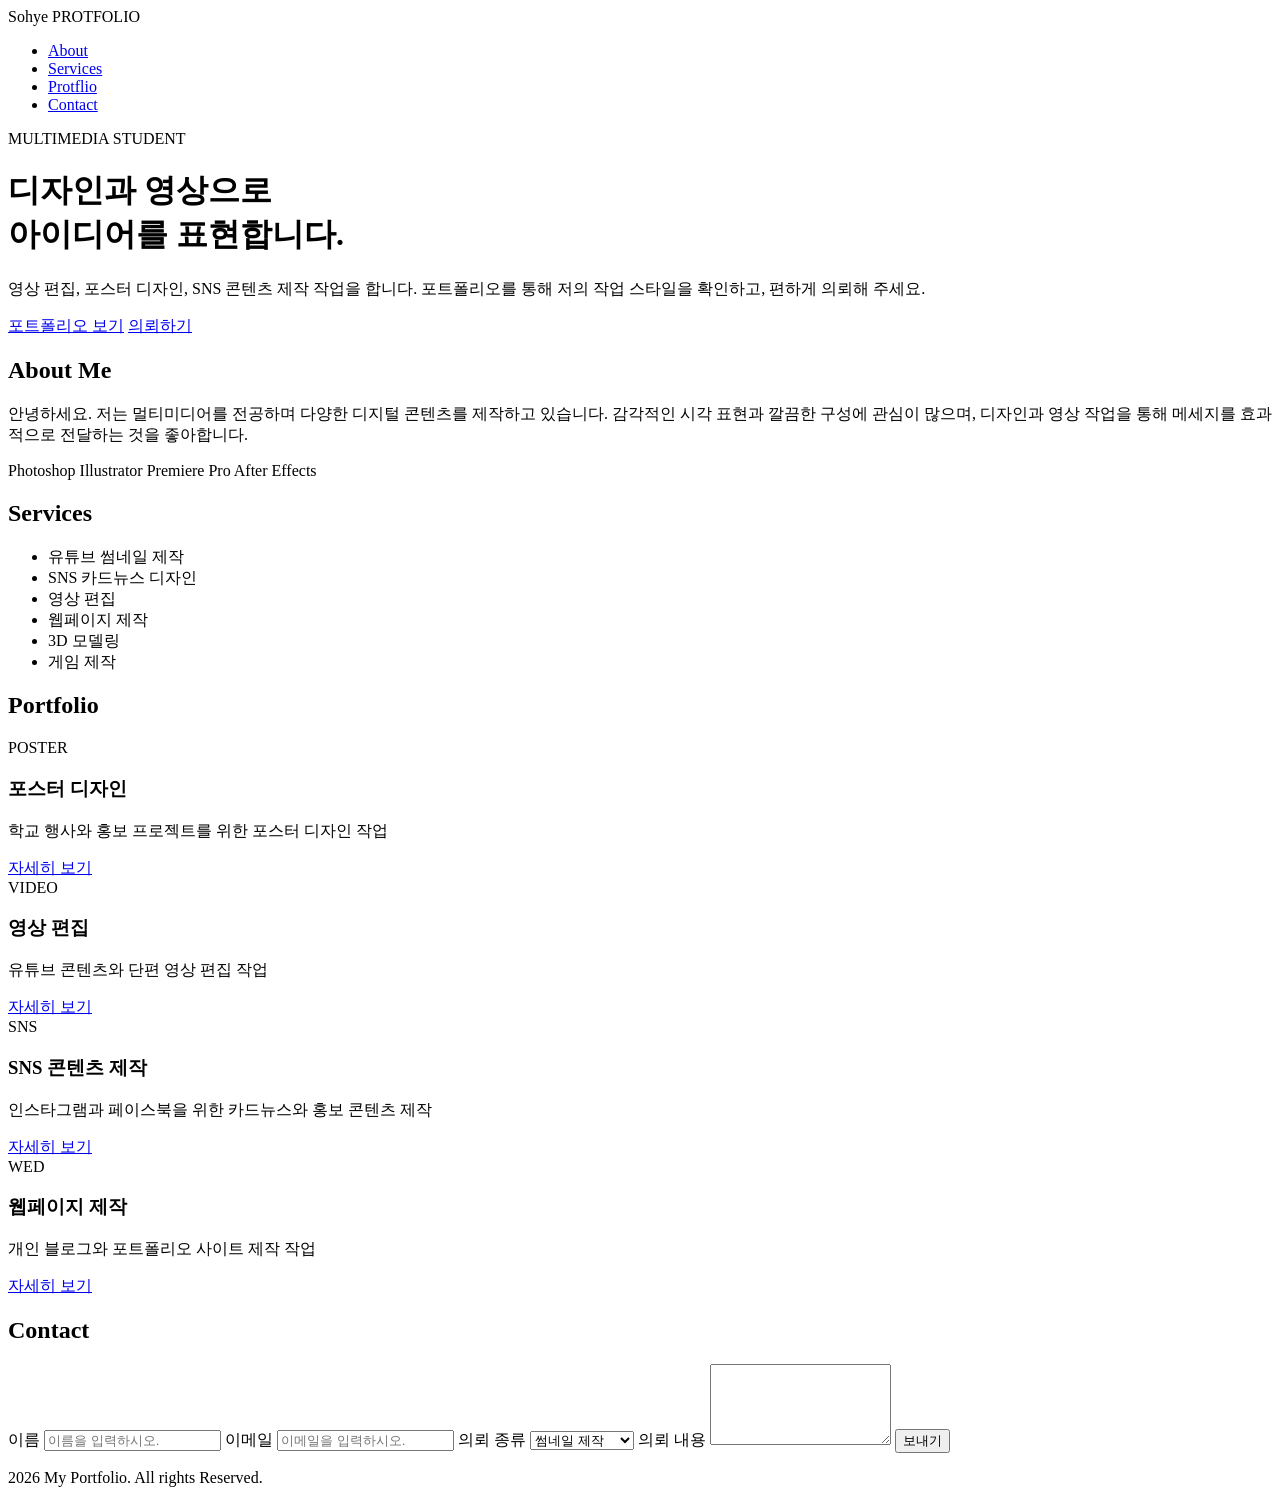
==== index.html @ e654657c "Add files via upload" ====
<!DOCTYPE html>
<html lang="en">
<head>
    <meta charset="UTF-8">
    <meta name="viewport" content="width=device-width, initial-scale=1.0">
    <title> Sohye Protflio</title>
</head>
<body>
    <nav>
    <div>Sohye PROTFOLIO</div>
    <ul>
        <li><a href="#about">About</a></li>
        <li><a href="#service">Services</a></li>
        <li><a href="#portfolio">Protflio</a></li>
        <li><a href="#contact">Contact</a></li>
    </ul>
</nav>

<header>
    <div>
        <p>MULTIMEDIA STUDENT</p>
        <h1>디자인과 영상으로<br> 아이디어를 표현합니다.</h1>
        <p>영상 편집, 포스터 디자인, SNS 콘텐츠 제작 작업을 합니다. 포트폴리오를 통해 저의 작업 스타일을 확인하고, 편하게 의뢰해 주세요.</p>

        <div>
            <a href="#">포트폴리오 보기</a>
            <a href="#">의뢰하기</a>
        </div>
    </div>
</header>

    <section id="about">
        <h2>About Me</h2>
        <p>안녕하세요. 저는 멀티미디어를 전공하며 다양한 디지털 콘텐츠를 제작하고 있습니다.
            감각적인 시각 표현과 깔끔한 구성에 관심이 많으며, 디자인과 영상 작업을 통해 메세지를 효과적으로 전달하는 것을 좋아합니다.
        </p>

        <div>
            <span>Photoshop</span>
            <span>Illustrator</span>
            <span>Premiere Pro</span>
            <span>After Effects</span>
        </div>

    </section>

    <section id="service">
        <h2>Services</h2>
        <ul>
            <li>유튜브 썸네일 제작</li>
            <li>SNS 카드뉴스 디자인</li>
            <li>영상 편집</li>
            <li>웹페이지 제작</li>
            <li>3D 모델링</li>
            <li>게임 제작</li>
        </ul>

    </section>

    <section id="portfolio">
        <h2>Portfolio</h2>

          <div class="protfolio-grid">
            <div class="card">
                  <div>POSTER</div>
                  <h3>포스터 디자인</h3>
                  <p>학교 행사와 홍보 프로젝트를 위한 포스터 디자인 작업</p>
                  <a href="#">자세히 보기</a>
            </div>

             <div class="card">
                  <div>VIDEO</div>
                  <h3>영상 편집</h3>
                  <p>유튜브 콘텐츠와 단편 영상 편집 작업</p>
                  <a href="#">자세히 보기</a>
            </div>

             <div class="card">
                   <div>SNS</div>
                   <h3>SNS 콘텐츠 제작</h3>
                   <p>인스타그램과 페이스북을 위한 카드뉴스와 홍보 콘텐츠 제작</p>
                   <a href="#">자세히 보기</a>
            </div>

            <div class="card">
                   <div>WED</div>
                   <h3>웹페이지 제작</h3>
                   <p>개인 블로그와 포트폴리오 사이트 제작 작업</p>
                   <a href="#">자세히 보기</a>
            </div>

          </div>

    </section>

    <section id="contact">
        <h2>Contact</h2>

        <form>
            <label for="name">이름</label>
            <input type="text" name="name" placeholder="이름을 입력하시오.">

            <label>이메일</label>
            <input type="email" name="email" placeholder="이메일을 입력하시오.">

            <label>의뢰 종류</label>
            <select name="type">
                <option>썸네일 제작</option>
                <option>포스터 디자인</option>
                <option>영상 편집</option>
                <option>웹페이지 제작</option>
            </select>

            <label>의뢰 내용</label>
            <textarea name="message" placeholder="의뢰할 내용을 입력하세요." rows="5">
            </textarea>

            <input type="submit" value="보내기">
        </form>

    </section>

<footer>
    <p> 2026 My Portfolio. All rights Reserved.</p>
</footer>


</body>
</html>
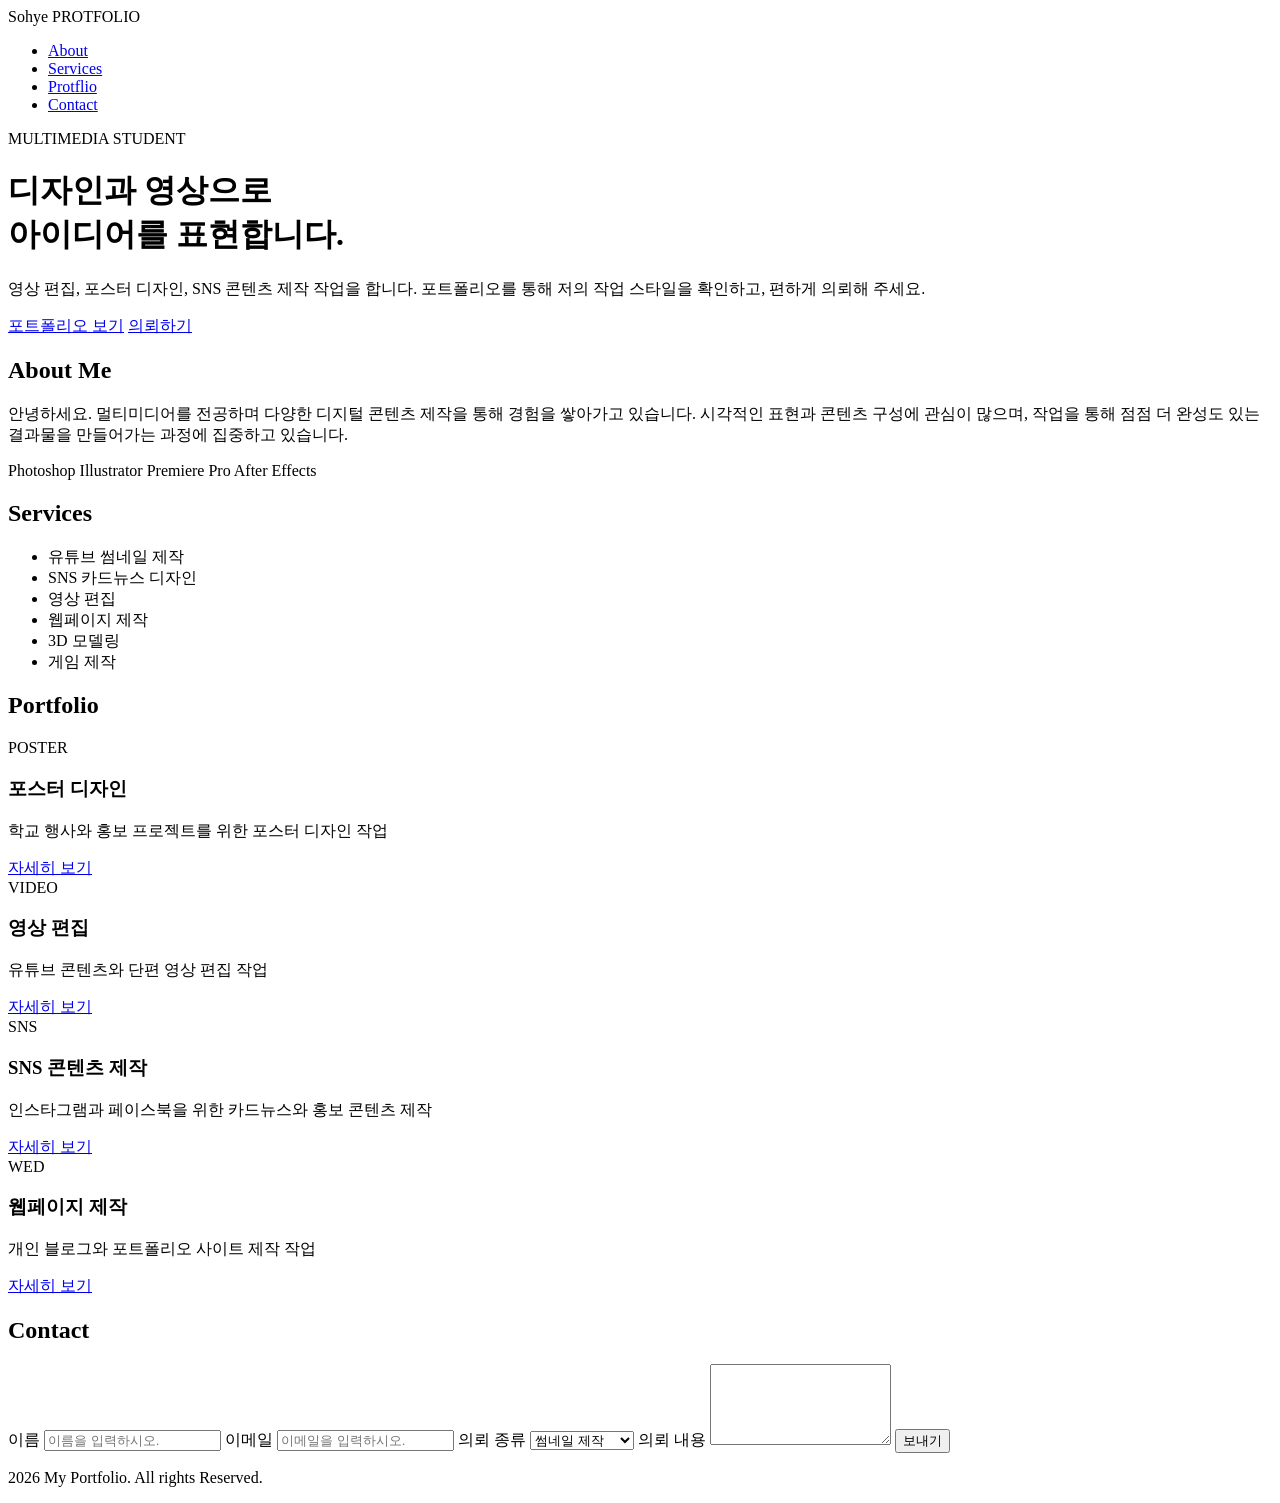
==== commit 74b0fd96: "Add files via upload" ====
--- a/index.html
+++ b/index.html
@@ -31,8 +31,8 @@
 
     <section id="about">
         <h2>About Me</h2>
-        <p>안녕하세요. 저는 멀티미디어를 전공하며 다양한 디지털 콘텐츠를 제작하고 있습니다.
-            감각적인 시각 표현과 깔끔한 구성에 관심이 많으며, 디자인과 영상 작업을 통해 메세지를 효과적으로 전달하는 것을 좋아합니다.
+        <p>안녕하세요. 멀티미디어를 전공하며 다양한 디지털 콘텐츠 제작을 통해 경험을 쌓아가고 있습니다.  
+           시각적인 표현과 콘텐츠 구성에 관심이 많으며, 작업을 통해 점점 더 완성도 있는 결과물을 만들어가는 과정에 집중하고 있습니다.
         </p>
 
         <div>
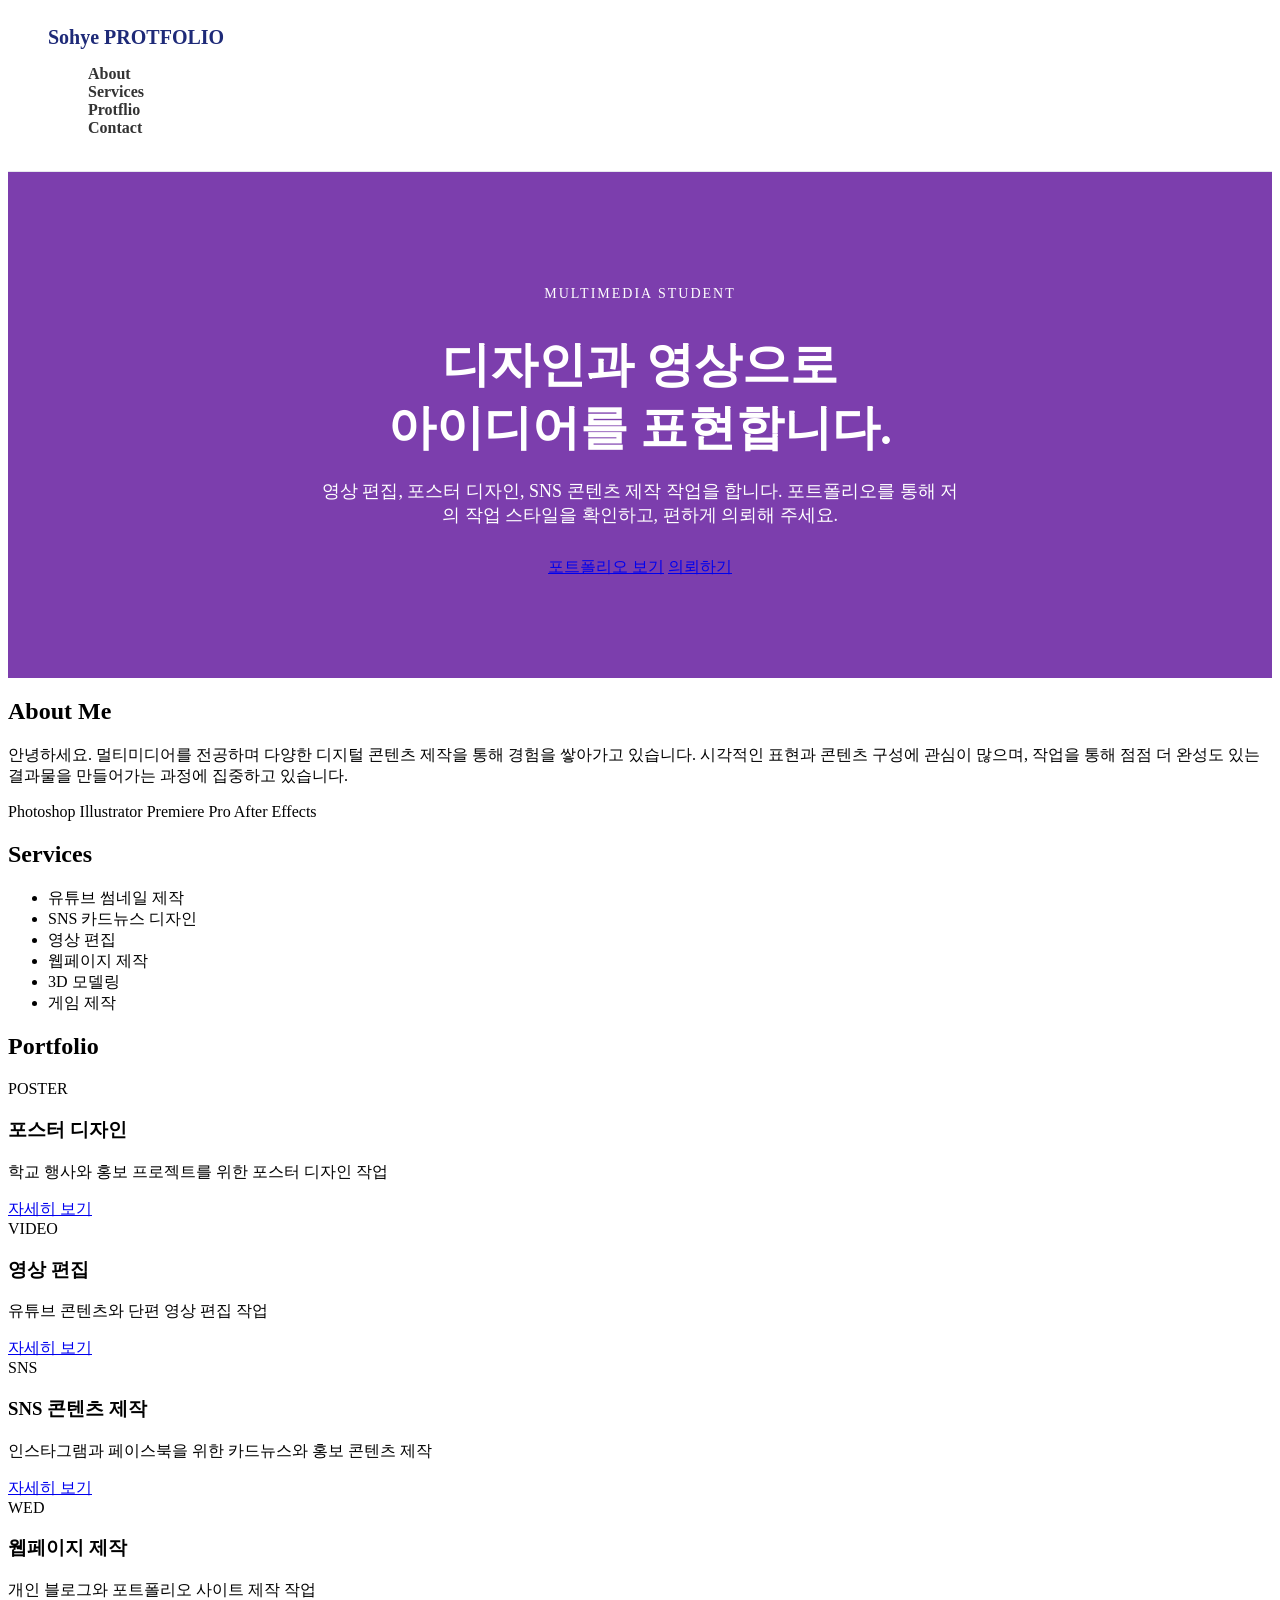
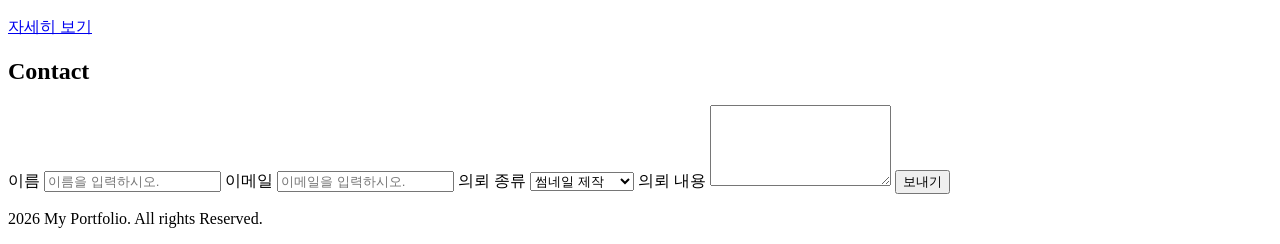
==== commit cbadf818: "Add files via upload" ====
--- a/index.html
+++ b/index.html
@@ -4,10 +4,11 @@
     <meta charset="UTF-8">
     <meta name="viewport" content="width=device-width, initial-scale=1.0">
     <title> Sohye Protflio</title>
+    <link rel="stylesheet" href="style.css">
 </head>
 <body>
     <nav>
-    <div>Sohye PROTFOLIO</div>
+    <div class="logo">Sohye PROTFOLIO</div>
     <ul>
         <li><a href="#about">About</a></li>
         <li><a href="#service">Services</a></li>
@@ -16,11 +17,11 @@
     </ul>
 </nav>
 
-<header>
-    <div>
-        <p>MULTIMEDIA STUDENT</p>
+<header class="hero">
+    <div class="hero-text">
+        <p class="small-title">MULTIMEDIA STUDENT</p>
         <h1>디자인과 영상으로<br> 아이디어를 표현합니다.</h1>
-        <p>영상 편집, 포스터 디자인, SNS 콘텐츠 제작 작업을 합니다. 포트폴리오를 통해 저의 작업 스타일을 확인하고, 편하게 의뢰해 주세요.</p>
+        <p class="hero-description">영상 편집, 포스터 디자인, SNS 콘텐츠 제작 작업을 합니다. 포트폴리오를 통해 저의 작업 스타일을 확인하고, 편하게 의뢰해 주세요.</p>
 
         <div>
             <a href="#">포트폴리오 보기</a>
--- a/style.css
+++ b/style.css
@@ -0,0 +1,50 @@
+nav {
+    background-color: white;
+    border-bottom: 1px solid #e5e7ed;
+    padding: 18px 40px;
+}
+
+nav ul {
+    list-style: none;
+}
+
+nav ul li a{
+    text-decoration: none;
+    color: #333;
+    font-weight: bold;
+}
+
+nav ul li a:hover{
+    color: #7c3ead;
+}
+
+.logo {
+    font-size: 20px;
+    font-weight: bold;
+    color: #1e2a78;
+}
+
+.hero{
+    background-color: #7c3ead;
+    color: white;
+    padding: 100px 20px;
+    text-align: center;
+}
+
+.small-title{
+    font-size: 14px;
+    letter-spacing: 2px;
+    margin-bottom: 15px;
+}
+
+.hero h1{
+    font-size: 48px;
+    margin-bottom: 20px;
+    line-height: 1.3;
+}
+
+.hero-description{
+    font-size: 18px;
+    width: 650px;
+    margin: 0 auto 30px auto;
+}
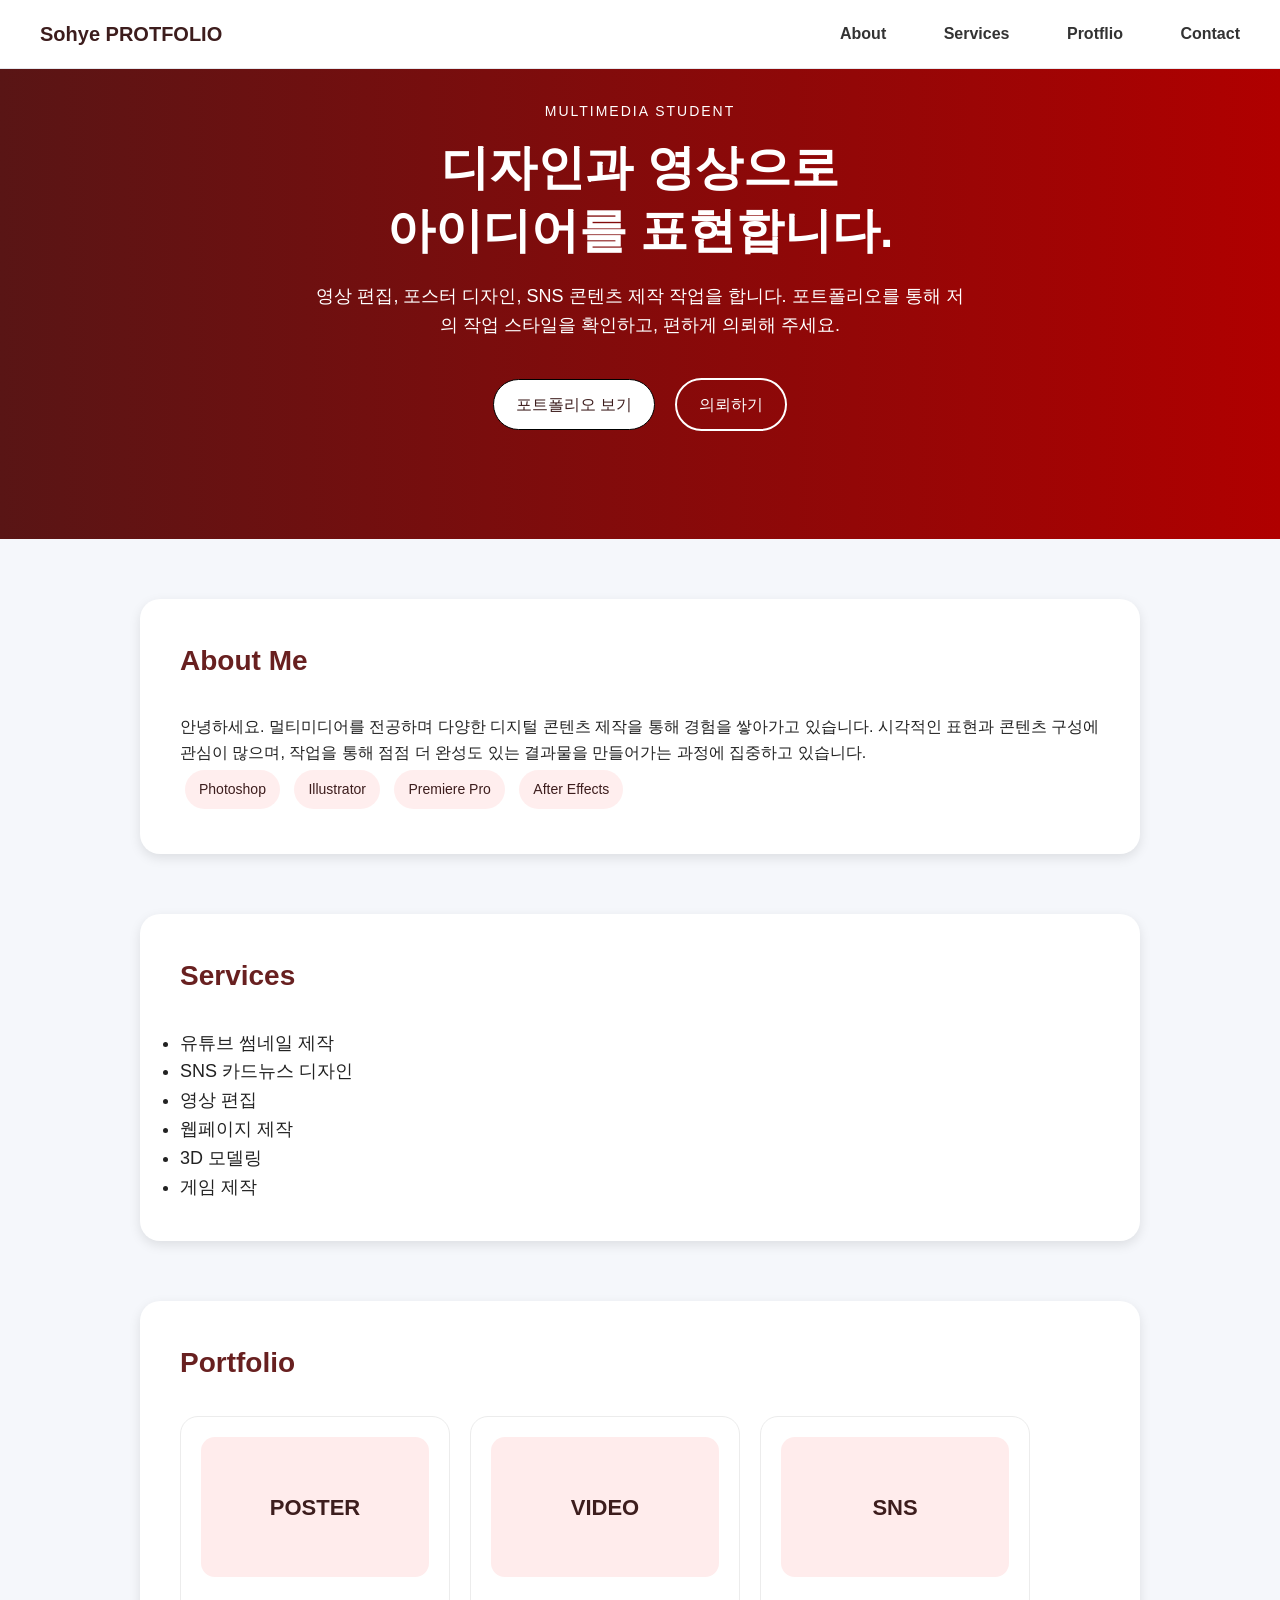
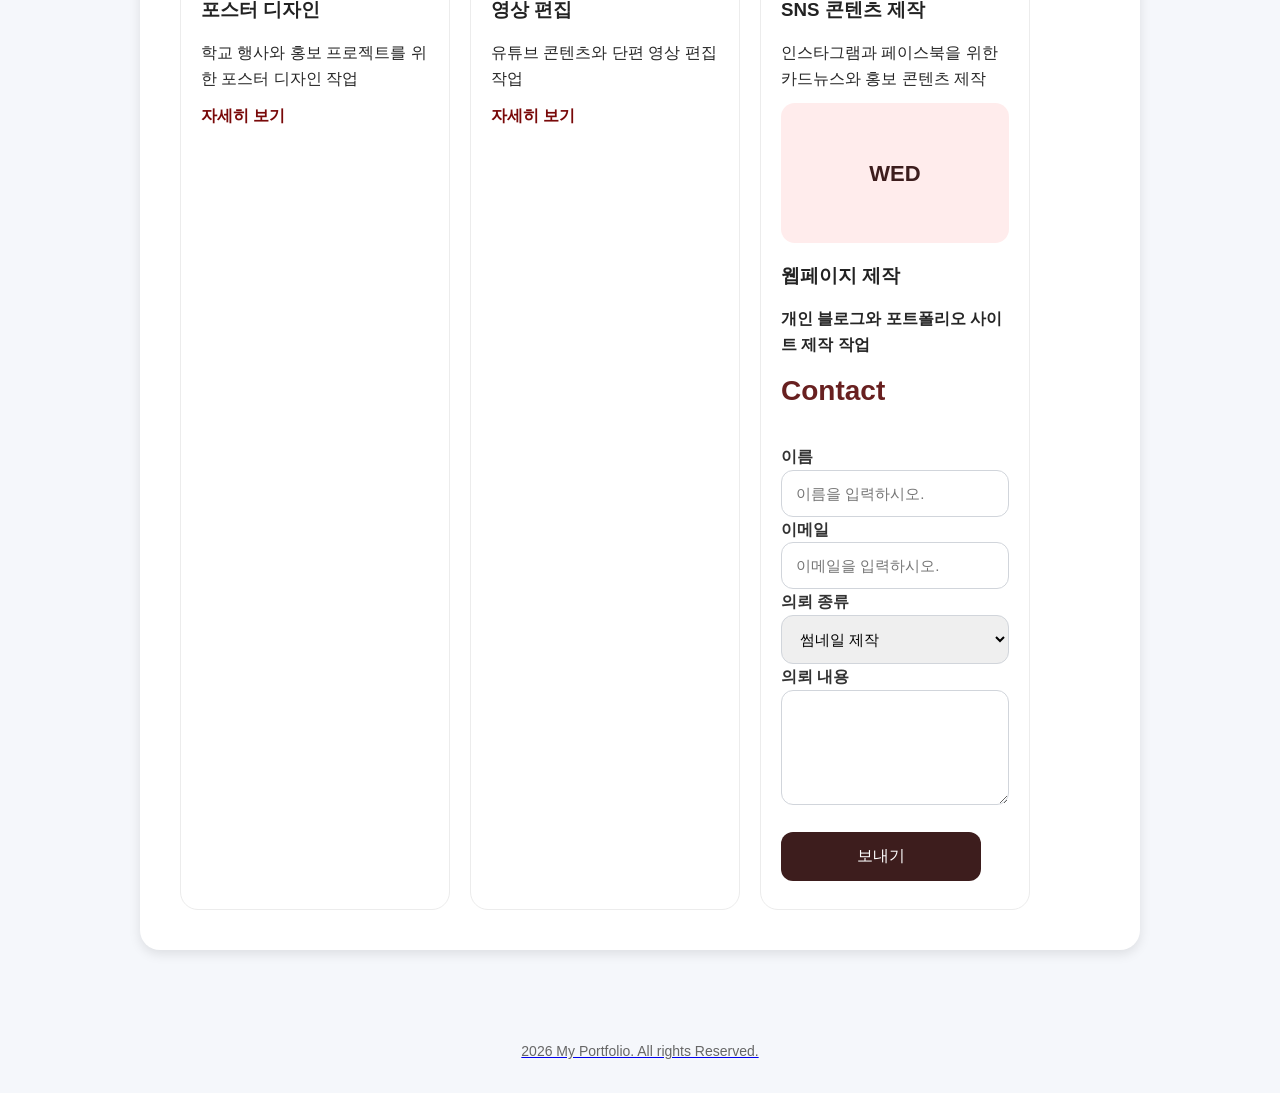
==== commit a82bd2a7: "Add files via upload" ====
--- a/index.html
+++ b/index.html
@@ -24,8 +24,8 @@
         <p class="hero-description">영상 편집, 포스터 디자인, SNS 콘텐츠 제작 작업을 합니다. 포트폴리오를 통해 저의 작업 스타일을 확인하고, 편하게 의뢰해 주세요.</p>
 
         <div>
-            <a href="#">포트폴리오 보기</a>
-            <a href="#">의뢰하기</a>
+            <a href="#" class="btn first">포트폴리오 보기</a>
+            <a href="#" class="btn second">의뢰하기</a>
         </div>
     </div>
 </header>
@@ -36,7 +36,7 @@
            시각적인 표현과 콘텐츠 구성에 관심이 많으며, 작업을 통해 점점 더 완성도 있는 결과물을 만들어가는 과정에 집중하고 있습니다.
         </p>
 
-        <div>
+        <div class="skills">
             <span>Photoshop</span>
             <span>Illustrator</span>
             <span>Premiere Pro</span>
@@ -63,31 +63,31 @@
 
           <div class="protfolio-grid">
             <div class="card">
-                  <div>POSTER</div>
+                  <div class="card-image">POSTER</div>
                   <h3>포스터 디자인</h3>
                   <p>학교 행사와 홍보 프로젝트를 위한 포스터 디자인 작업</p>
-                  <a href="#">자세히 보기</a>
+                  <a href="poster.html" target="_blank">자세히 보기</a>
             </div>
 
              <div class="card">
-                  <div>VIDEO</div>
+                  <div class="card-image">VIDEO</div>
                   <h3>영상 편집</h3>
                   <p>유튜브 콘텐츠와 단편 영상 편집 작업</p>
-                  <a href="#">자세히 보기</a>
+                  <a href="video.html" target="_blank">자세히 보기</a>
             </div>
 
              <div class="card">
-                   <div>SNS</div>
+                   <div class="card-image">SNS</div>
                    <h3>SNS 콘텐츠 제작</h3>
                    <p>인스타그램과 페이스북을 위한 카드뉴스와 홍보 콘텐츠 제작</p>
-                   <a href="#">자세히 보기</a>
+                   <a href="sns.html" target="_blank>자세히 보기</a>
             </div>
 
             <div class="card">
-                   <div>WED</div>
+                   <div class="card-image">WED</div>
                    <h3>웹페이지 제작</h3>
                    <p>개인 블로그와 포트폴리오 사이트 제작 작업</p>
-                   <a href="#">자세히 보기</a>
+                   <a href="web.html"target="_blank>자세히 보기</a>
             </div>
 
           </div>
@@ -97,7 +97,7 @@
     <section id="contact">
         <h2>Contact</h2>
 
-        <form>
+        <form class="contact-form">
             <label for="name">이름</label>
             <input type="text" name="name" placeholder="이름을 입력하시오.">
 
--- a/style.css
+++ b/style.css
@@ -1,11 +1,36 @@
+*{
+    box-sizing: border-box;
+    margin: 0;
+    padding: 0;
+    font-family: Arial, sans-serif;
+}
+
+body{
+    background-color: #f5f7fb;
+    color: #222;
+    line-height: 1.6;
+}
+
 nav {
     background-color: white;
     border-bottom: 1px solid #e5e7ed;
     padding: 18px 40px;
+    display: flex;
+    justify-content: space-between;
+    align-items: center;
+    position: fixed;
+    width: 100%;
+    top: 0;
+    left: 0;
+    z-index: 1000;
 }
 
 nav ul {
     list-style: none;
+    display: flex;
+    justify-content: space-between;
+    width: 400px;
+    gap: 20px;
 }
 
 nav ul li a{
@@ -21,14 +46,15 @@
 .logo {
     font-size: 20px;
     font-weight: bold;
-    color: #1e2a78;
+    color: rgb(61, 29, 29);
 }
 
 .hero{
-    background-color: #7c3ead;
+    background: linear-gradient(to right, #591515, #B00000);
     color: white;
     padding: 100px 20px;
     text-align: center;
+    animation: fadeUP 1s ease-out;
 }
 
 .small-title{
@@ -47,4 +73,171 @@
     font-size: 18px;
     width: 650px;
     margin: 0 auto 30px auto;
+}
+
+.btn {
+    display: inline-block;
+    padding: 12px 22px;
+    border: 1px solid black;
+    border-radius: 30px;
+    text-decoration: none;
+    margin: 8px;
+}
+
+.first{
+    background-color: white;
+    color: rgb(61, 29, 29);
+}
+
+.first:hover {
+    background-color: white;
+}
+
+.second{
+    border: 2px solid white;
+    color: white;
+}
+
+.second:hover {
+    background-color: white;
+    color:  rgb(61, 29, 29);
+}
+
+body {
+    background-color: #f5f7fb;
+    color: #222;
+    line-height: 1.6;
+}
+
+section {
+    background-color: white;
+    width: 1000px;
+    margin: 60px auto;
+    padding: 40px;
+    border-radius: 20px;
+    box-shadow: rgba(0, 0, 0, 0.1) 0px 4px 12px;
+}
+
+section h2 {
+    font-size: 28px;
+    margin-bottom: 30px;
+    color: rgb(104, 32, 32);
+}
+
+.skills span {
+    display: inline-block;
+    background-color: rgba(255, 236, 236, 0.858);
+    padding: 8px 14px;
+    border-radius: 20px;
+    margin: 5px;
+    font-size: 14px;
+    color: rgb(61, 29, 29);
+}
+
+#service ul{
+    font-size: 18px;
+}
+
+footer{
+    text-align: center;
+    padding: 30px 20px;
+    color: #666;
+    font-size: 14px;
+}
+
+.card {
+    width: 270px;
+    border: 1px solid #ececec;
+    border-radius: 18px;
+    padding: 20px;
+    transition: box-shadow 0.3s, translate(0, -8px);
+}
+
+.card:hover{
+    box-shadow: 0 10px 24px rgba(0,0,0,0.12);
+    transform: translate(0, -8px);
+}
+
+.card h3 {
+    color: #222;
+    margin-bottom: 15px;
+}
+
+.card p {
+    color: #262626;
+    margin-bottom: 12px;
+}
+
+.card a {
+    color: #790909;
+    text-decoration: none;
+    font-weight: bold;
+}
+
+.card a:hover {
+    text-decoration: underline;
+}
+
+.card-image {
+    color: rgb(61, 29, 29);
+    height: 140px;
+    background-color: #ffecec;
+    border-radius: 14px;
+    font-size: 22px;
+    font-weight: bold;
+    display: flex;
+    justify-content: center;
+    align-items: center;
+    margin-bottom: 18px;
+} 
+
+.protfolio-grid {
+    display: flex;
+    gap: 20px;
+    flex-wrap: wrap;
+}
+
+.contact-form {
+display: block;
+margin-top: 16px;
+margin-bottom: 8px;
+color: #333;
+font-size: bold;
+}
+
+.contact-form input, 
+.contact-form select, 
+.contact-form textarea{
+    width: 100%;
+    padding: 14px;
+    border: 1px solid #d1d5db;
+    border-radius: 12px;
+    font-size: 15px;
+}
+
+.contact-form input[type="submit"] {
+    margin-top: 20px;
+    background-color:  rgb(61, 29, 29);
+    color: white;
+    width: 200px;
+    font-size: 16px;
+    border: none;
+    padding: 14px 24px;
+    transition: background-color 0.3s, translate(0,-4px);
+}
+
+.contact-form input[type="submit"]:hover {
+    background-color: rgb(160, 34, 34);
+    transform: translate(0,-4px);
+}
+
+@keyframes fadeUP {
+    from{
+        opacity: 0;
+        transform: translate(0, 25px);
+    }
+    to{
+        opacity: 1;
+        transform: translate(0, 0);
+    }
 }
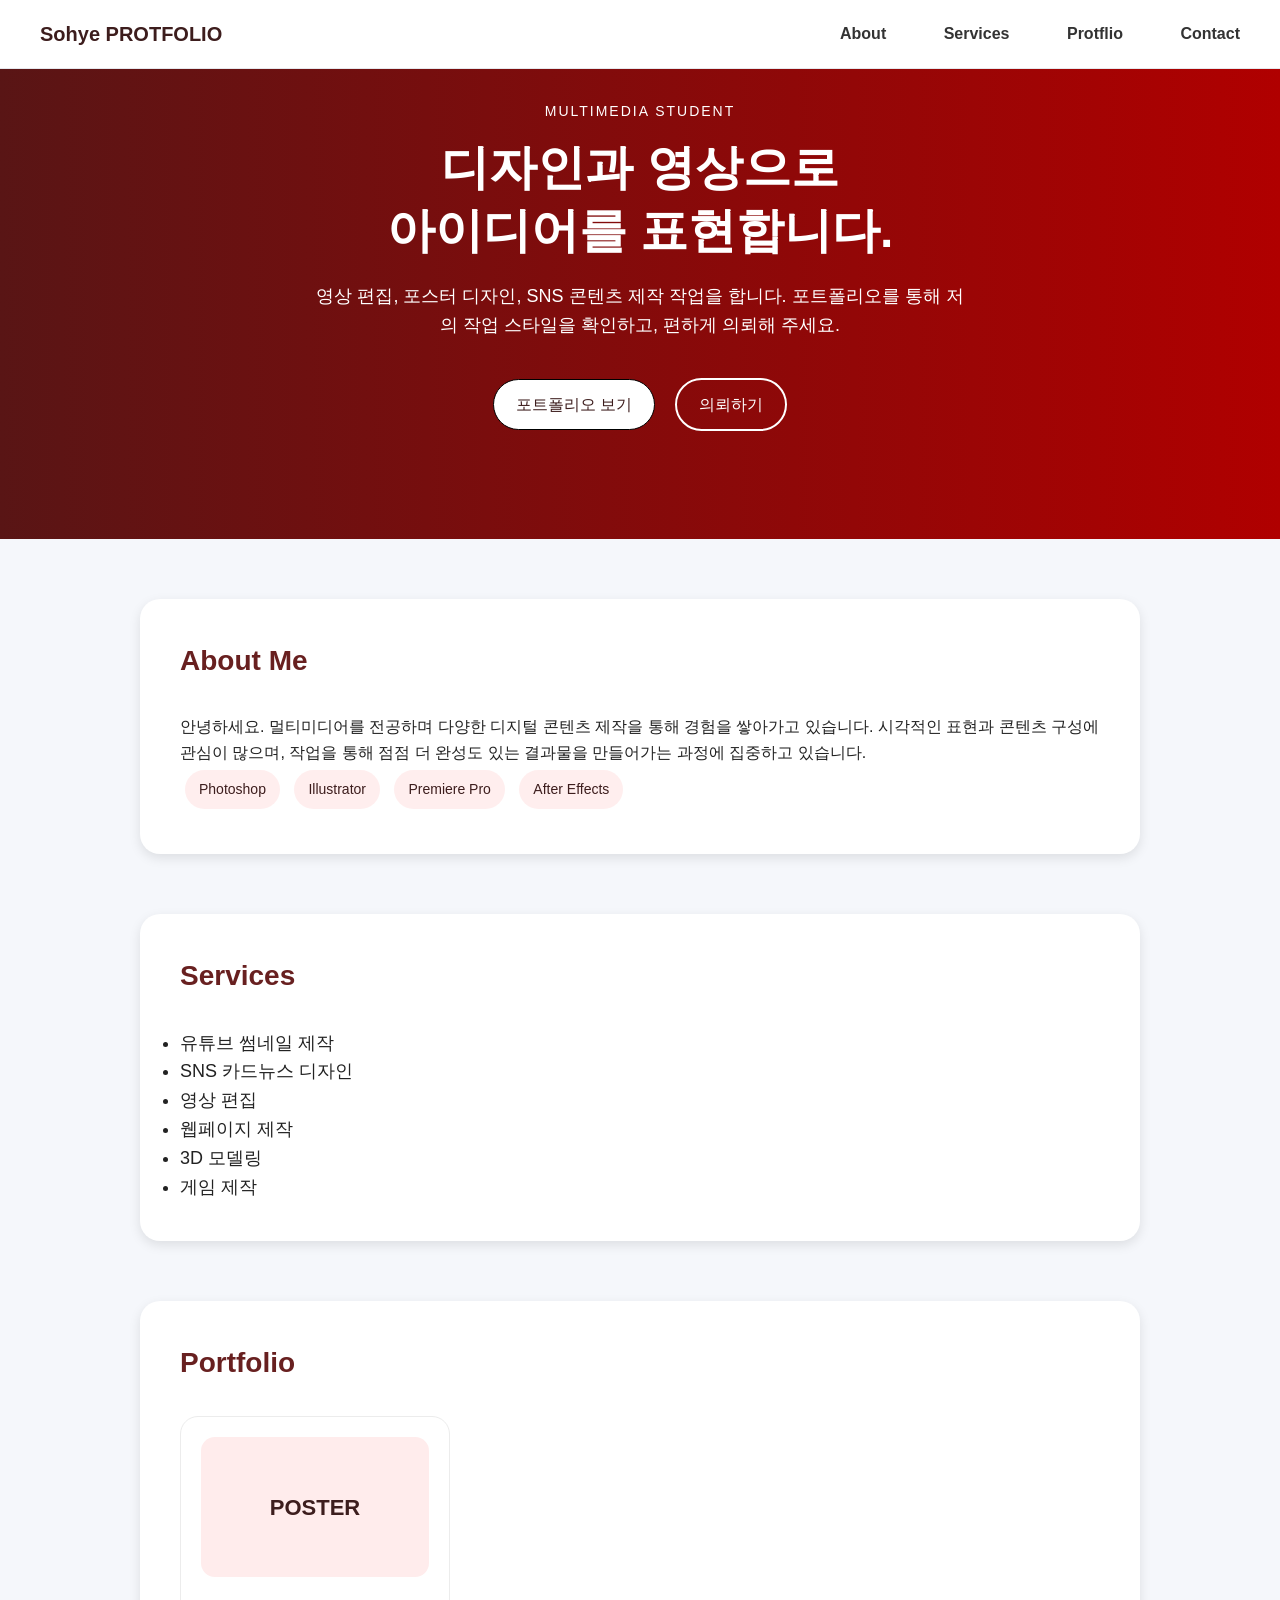
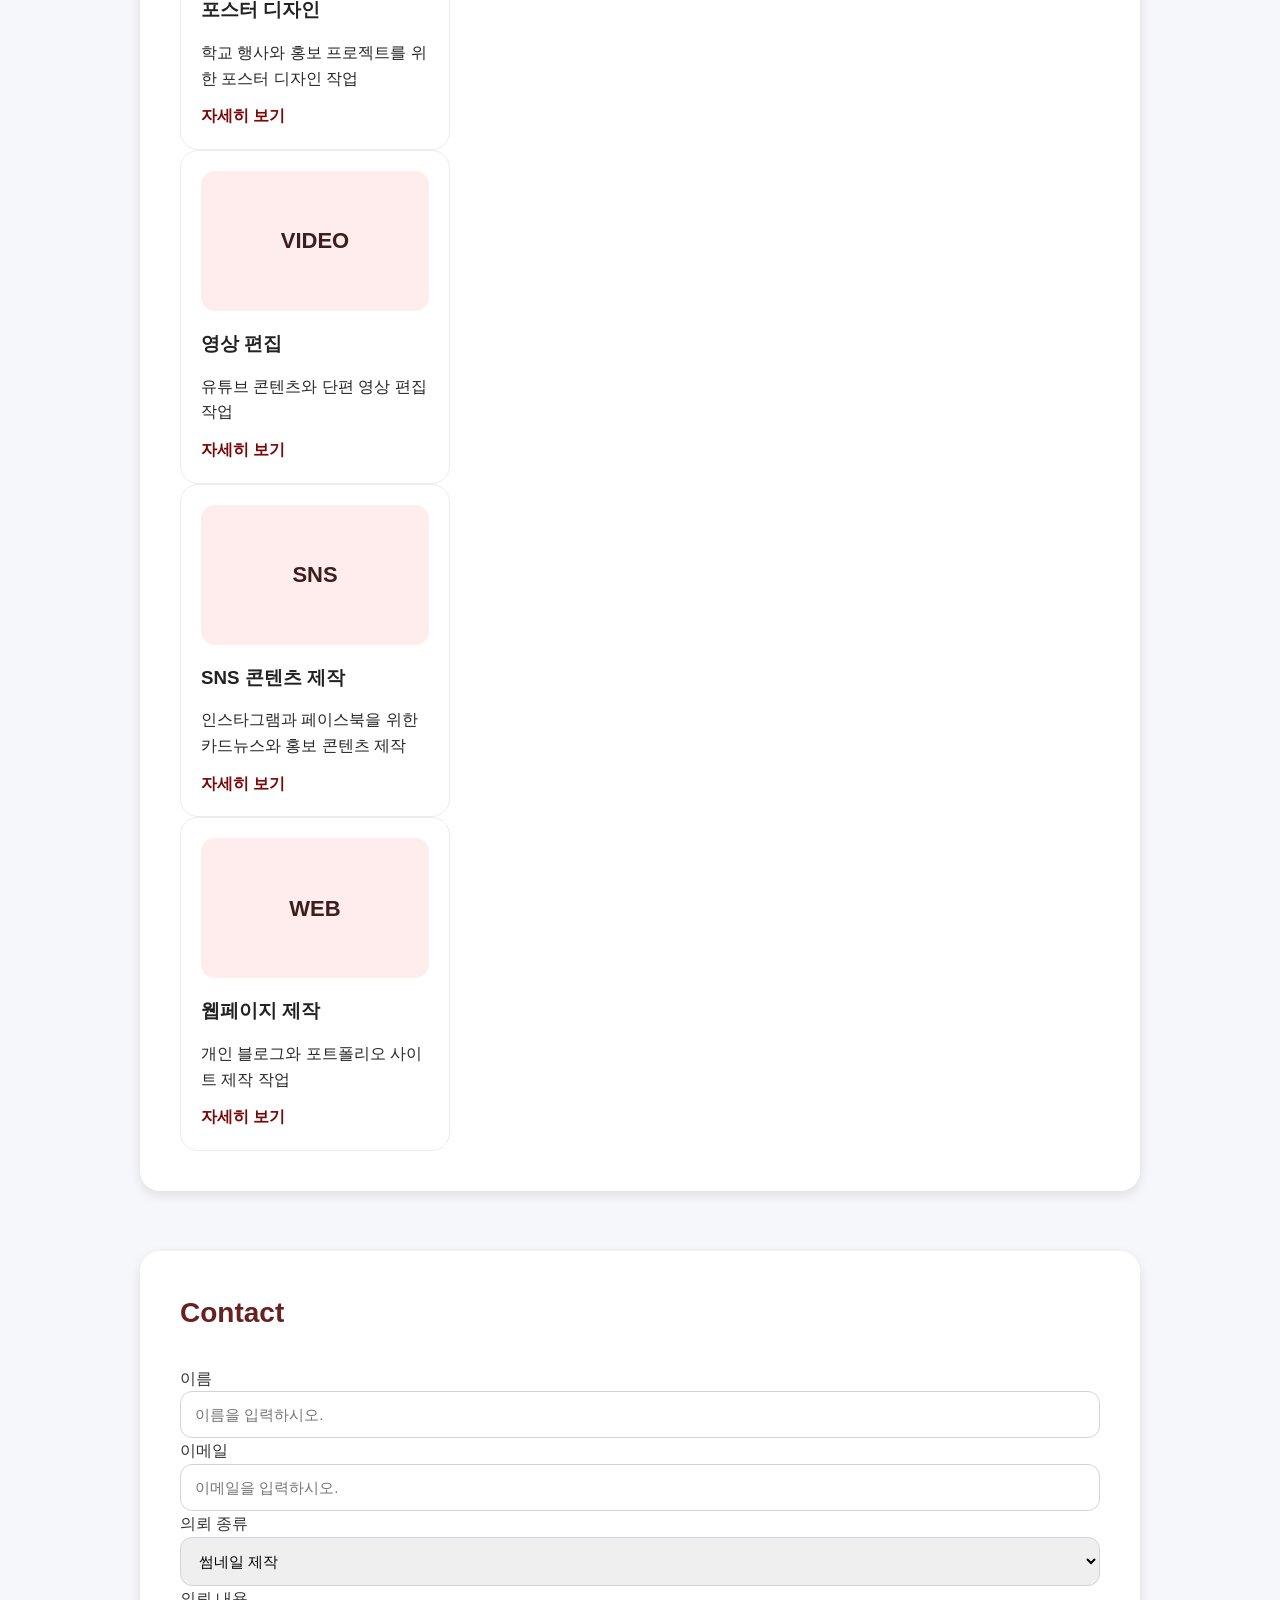
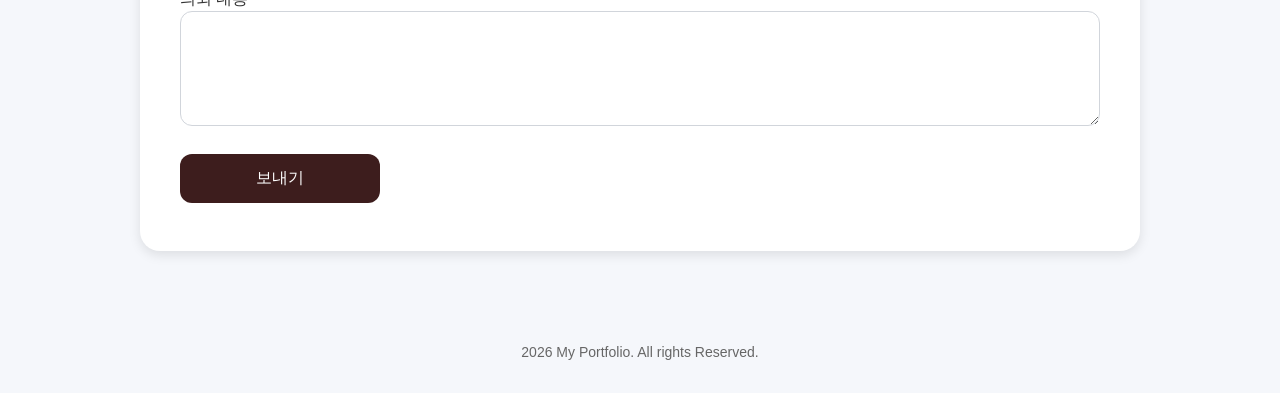
==== commit dc9e93bf: "Add files via upload" ====
--- a/index.html
+++ b/index.html
@@ -61,7 +61,7 @@
     <section id="portfolio">
         <h2>Portfolio</h2>
 
-          <div class="protfolio-grid">
+          <div class="protfoli-grid">
             <div class="card">
                   <div class="card-image">POSTER</div>
                   <h3>포스터 디자인</h3>
@@ -80,14 +80,14 @@
                    <div class="card-image">SNS</div>
                    <h3>SNS 콘텐츠 제작</h3>
                    <p>인스타그램과 페이스북을 위한 카드뉴스와 홍보 콘텐츠 제작</p>
-                   <a href="sns.html" target="_blank>자세히 보기</a>
+                   <a href="sns.html" target="_blank">자세히 보기</a>
             </div>
 
             <div class="card">
-                   <div class="card-image">WED</div>
+                   <div class="card-image">WEB</div>
                    <h3>웹페이지 제작</h3>
                    <p>개인 블로그와 포트폴리오 사이트 제작 작업</p>
-                   <a href="web.html"target="_blank>자세히 보기</a>
+                   <a href="web.html" target="_blank">자세히 보기</a>
             </div>
 
           </div>
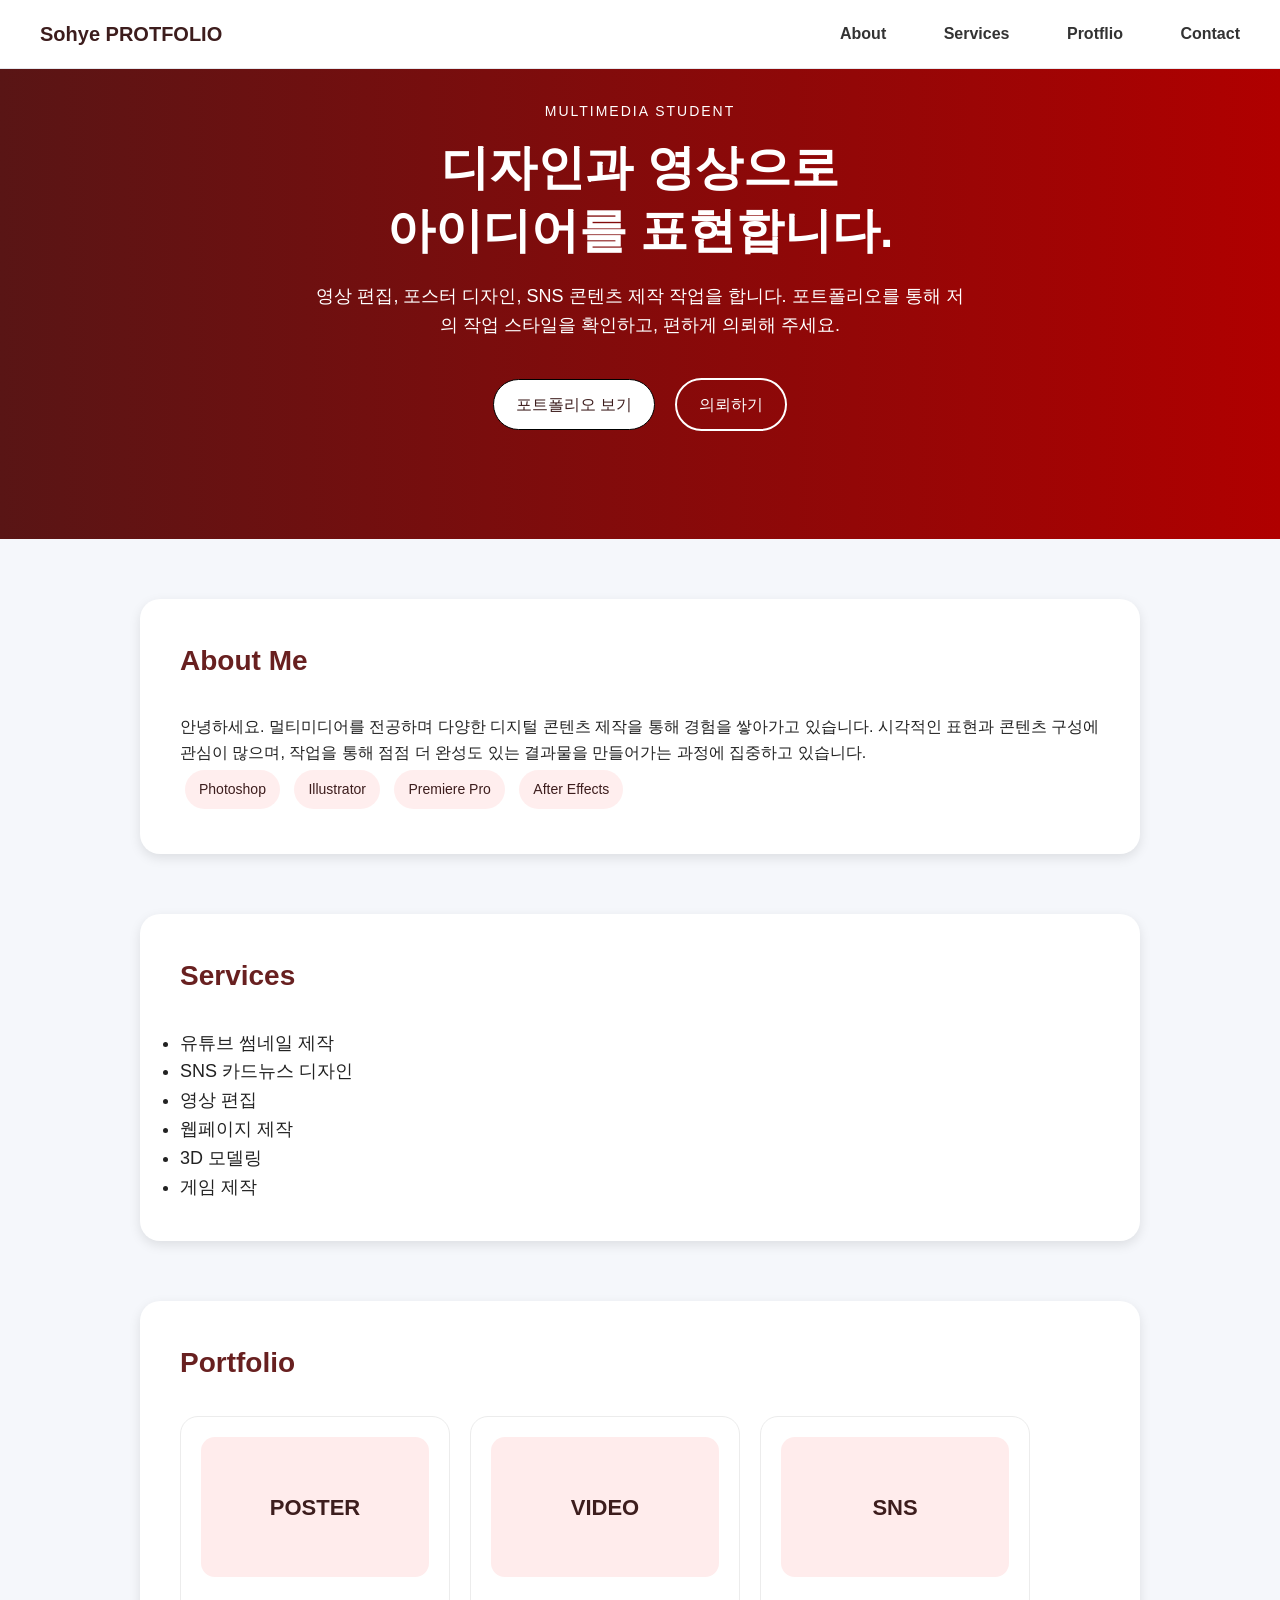
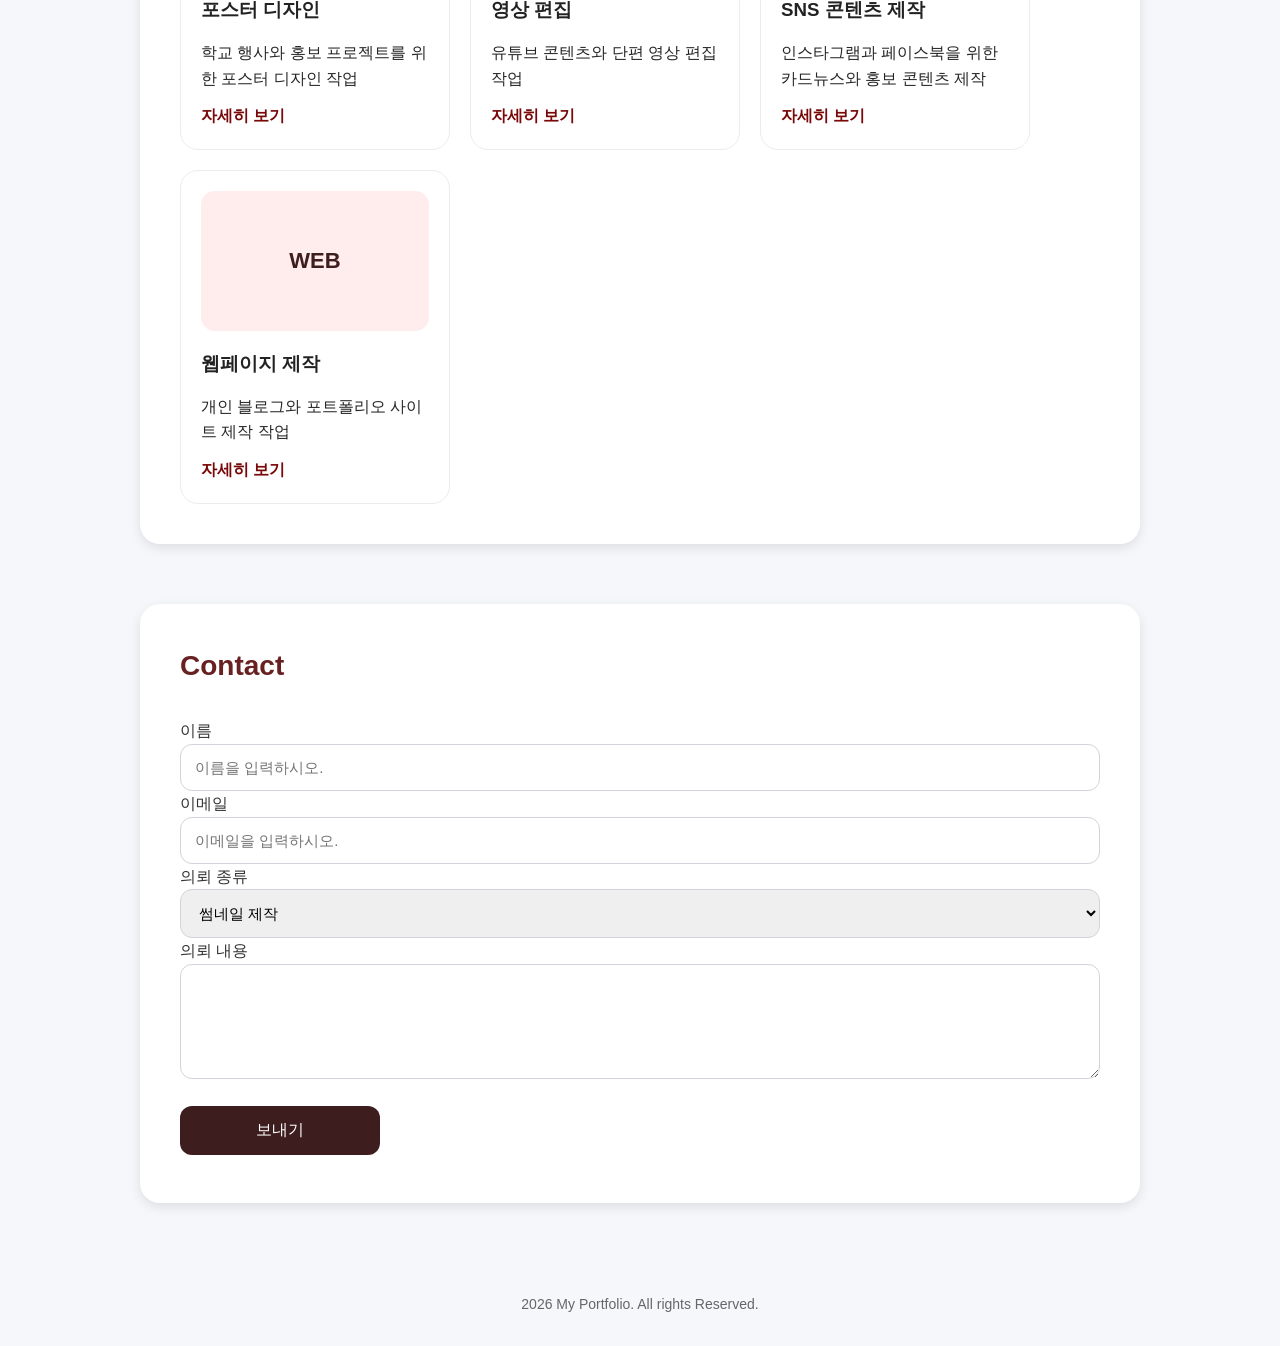
==== commit 92335d5e: "Add files via upload" ====
--- a/index.html
+++ b/index.html
@@ -61,7 +61,7 @@
     <section id="portfolio">
         <h2>Portfolio</h2>
 
-          <div class="protfoli-grid">
+          <div class="protfolio-grid">
             <div class="card">
                   <div class="card-image">POSTER</div>
                   <h3>포스터 디자인</h3>
